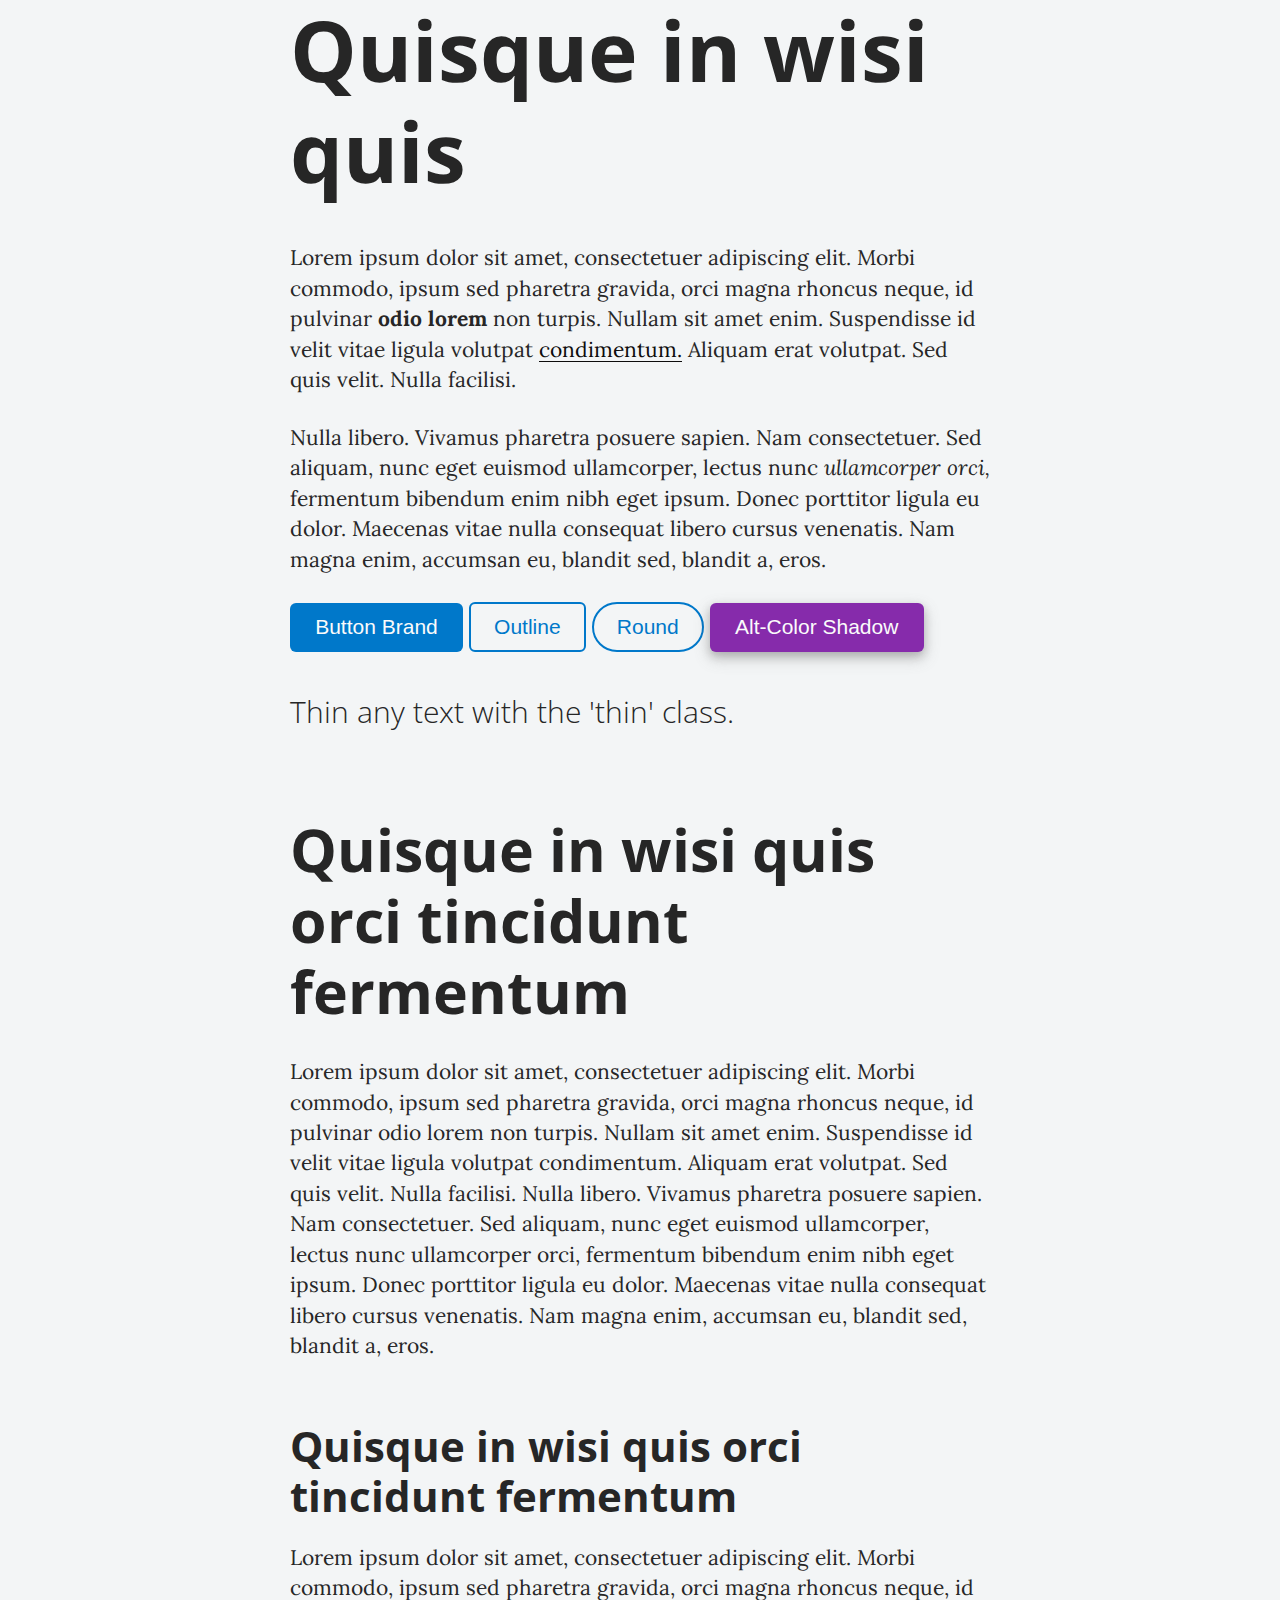
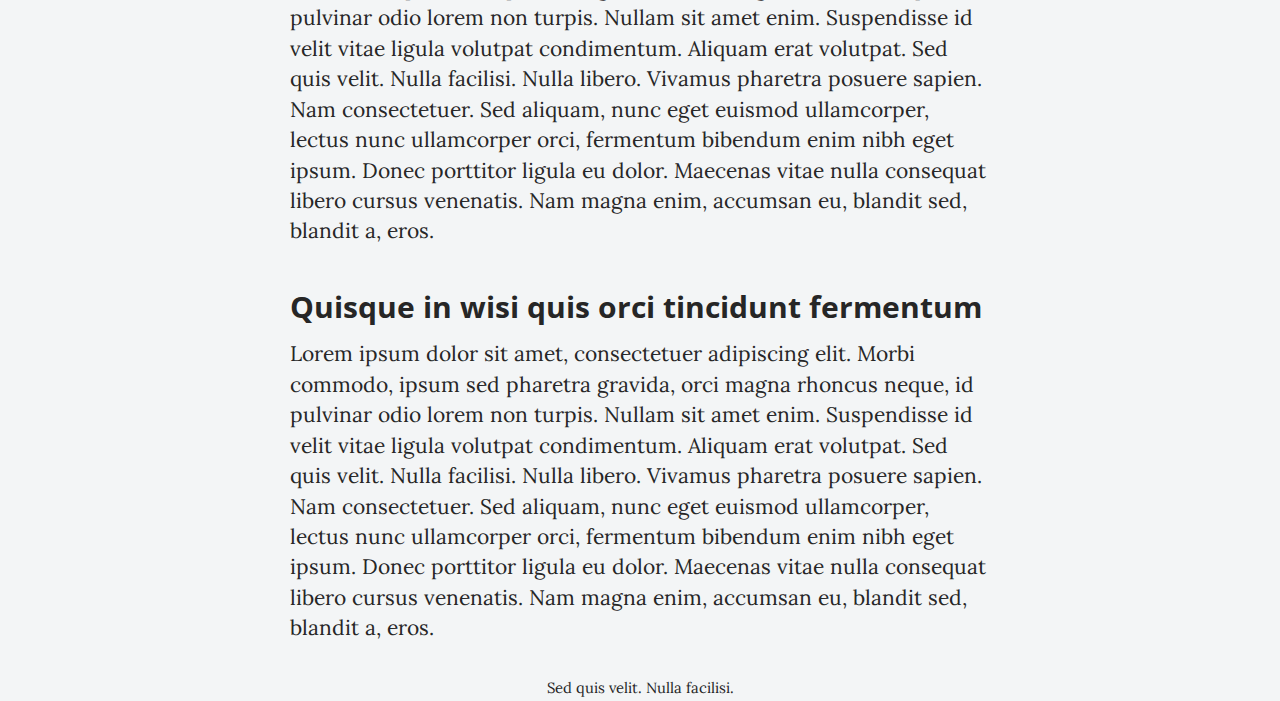
==== index.html @ 0cebd377 "Commented index" ====
<!DOCTYPE html>
<html lang="en">

<head>
    <title>Title</title>

    <meta charset="UTF-8">
    <meta name="viewport" content="width=device-width, initial-scale=1">

    <!-- GOOGLE FONTS -->
    <link href="https://fonts.googleapis.com/css?family=Lora:400,400i,700|Open+Sans:300,400,600,700" rel="stylesheet">

    <!-- STYLESHEET -->
    <link href="css/style.css" rel="stylesheet">
</head>

<body>

    <section>
        <article>
            <h1>Quisque in wisi quis</h1>
            <p>Lorem ipsum dolor sit amet, consectetuer adipiscing elit. Morbi commodo, ipsum sed pharetra gravida, orci magna
                rhoncus neque, id pulvinar <strong>odio lorem</strong> non turpis. Nullam sit amet enim. Suspendisse id velit
                vitae ligula volutpat <a href="#">condimentum.</a> Aliquam erat volutpat. Sed quis velit. Nulla facilisi.
                </p>
            <p>Nulla libero. Vivamus pharetra posuere sapien. Nam consectetuer. Sed aliquam, nunc eget euismod ullamcorper,
                lectus nunc <em>ullamcorper orci,</em> fermentum bibendum enim nibh eget ipsum. Donec porttitor ligula eu dolor. Maecenas
                vitae nulla consequat libero cursus venenatis. Nam magna enim, accumsan eu, blandit sed, blandit a, eros.</p>
            <button type="button" class="btn bg-brand">Button Brand</button>
            <button type="button" class="btn btn-outline">Outline</button>
            <button type="button" class="btn btn-round btn-outline">Round</button>
            <button type="button" class="btn bg-alt shadow">Alt-Color Shadow</button>

            <h4 class="thin">Thin any text with the 'thin' class.</h4>
        </article>

        <article>
            <h2>Quisque in wisi quis orci tincidunt fermentum</h2>
            <p>Lorem ipsum dolor sit amet, consectetuer adipiscing elit. Morbi commodo, ipsum sed pharetra gravida, orci magna
                rhoncus neque, id pulvinar odio lorem non turpis. Nullam sit amet enim. Suspendisse id velit vitae ligula
                volutpat condimentum. Aliquam erat volutpat. Sed quis velit. Nulla facilisi. Nulla libero. Vivamus pharetra
                posuere sapien. Nam consectetuer. Sed aliquam, nunc eget euismod ullamcorper, lectus nunc ullamcorper orci,
                fermentum bibendum enim nibh eget ipsum. Donec porttitor ligula eu dolor. Maecenas vitae nulla consequat
                libero cursus venenatis. Nam magna enim, accumsan eu, blandit sed, blandit a, eros.</p>
        </article>

        <article>
            <h3>Quisque in wisi quis orci tincidunt fermentum</h3>
            <p>Lorem ipsum dolor sit amet, consectetuer adipiscing elit. Morbi commodo, ipsum sed pharetra gravida, orci magna
                rhoncus neque, id pulvinar odio lorem non turpis. Nullam sit amet enim. Suspendisse id velit vitae ligula
                volutpat condimentum. Aliquam erat volutpat. Sed quis velit. Nulla facilisi. Nulla libero. Vivamus pharetra
                posuere sapien. Nam consectetuer. Sed aliquam, nunc eget euismod ullamcorper, lectus nunc ullamcorper orci,
                fermentum bibendum enim nibh eget ipsum. Donec porttitor ligula eu dolor. Maecenas vitae nulla consequat
                libero cursus venenatis. Nam magna enim, accumsan eu, blandit sed, blandit a, eros.</p>
        </article>

        <article>
            <h4>Quisque in wisi quis orci tincidunt fermentum</h4>
            <p>Lorem ipsum dolor sit amet, consectetuer adipiscing elit. Morbi commodo, ipsum sed pharetra gravida, orci magna
                rhoncus neque, id pulvinar odio lorem non turpis. Nullam sit amet enim. Suspendisse id velit vitae ligula
                volutpat condimentum. Aliquam erat volutpat. Sed quis velit. Nulla facilisi. Nulla libero. Vivamus pharetra
                posuere sapien. Nam consectetuer. Sed aliquam, nunc eget euismod ullamcorper, lectus nunc ullamcorper orci,
                fermentum bibendum enim nibh eget ipsum. Donec porttitor ligula eu dolor. Maecenas vitae nulla consequat
                libero cursus venenatis. Nam magna enim, accumsan eu, blandit sed, blandit a, eros.</p>
        </article>
    </section>

    <footer>
        <small>Sed quis velit. Nulla facilisi.</small>
    </footer>
</body>


<!-- FONT AWESOME -->
<link rel="stylesheet" href="https://maxcdn.bootstrapcdn.com/font-awesome/4.7.0/css/font-awesome.min.css">


<!-- JQUERY -->
<script src="https://ajax.googleapis.com/ajax/libs/jquery/3.1.1/jquery.min.js"></script>


<!-- JS FILE -->
<script src="js/main.js"></script>

</html>
---- css/style.css ----
/*=============================================
=                  NORMALISE                  =
=============================================*/
html, body, div, span, applet, object, iframe, h1, h2, h3, h4, h5, h6, p, blockquote, pre, a, abbr, acronym, address, big, cite, code, del, dfn, em, img, ins, kbd, q, s, samp, small, strike, strong, sub, sup, tt, var, b, u, i, center, dl, dt, dd, ol, ul, li, fieldset, form, label, legend, table, caption, tbody, tfoot, thead, tr, th, td, article, aside, canvas, details, embed, figure, figcaption, footer, header, hgroup, menu, nav, output, ruby, section, summary, time, mark, audio, video {
  margin: 0;
  padding: 0;
  border: 0;
  font: inherit;
  font-size: 100%;
  vertical-align: baseline; }

/* HTML5 display-role reset for older browsers */
article, aside, details, figcaption, figure, footer, header, hgroup, menu, nav, section {
  display: block; }

body {
  line-height: 1; }

ol, ul {
  list-style: none; }

blockquote, q {
  quotes: none; }

blockquote:before, blockquote:after, q:before, q:after {
  content: '';
  content: none; }

table {
  border-collapse: collapse;
  border-spacing: 0; }

/* Added by Richard */
* {
  box-sizing: border-box;
  text-rendering: optimizeLegibility;
  -webkit-font-smoothing: antialiased;
  -moz-osx-font-smoothing: grayscale; }

a {
  text-decoration: none; }

/*=============================================
=                     Colors                  =
=============================================*/
/*=============================================
=                 TYPOGRAPHY                  =
=============================================*/
html {
  font-size: 21px; }

body {
  font-family: 'Lora', serif;
  line-height: 1.45;
  color: #262626; }

h1, h2, h3, h4 {
  font-family: 'Open Sans';
  margin: 1.414em 0 0.5em;
  line-height: 1.2;
  font-weight: 700; }

h1 {
  margin-top: 0;
  font-size: 3.998em; }

h2 {
  font-size: 2.827em; }

h3 {
  font-size: 1.999em; }

h4 {
  font-size: 1.414em; }

p {
  margin-bottom: 1.3em; }

a {
  text-decoration: none;
  position: relative;
  color: #0d0c0c; }

a:after {
  content: '';
  width: 100%;
  position: absolute;
  left: 0;
  bottom: 1px;
  border-width: 0 0 1px;
  border-style: solid; }

a:hover {
  color: #403f3f; }

small {
  font-size: 0.707em; }

strong {
  font-weight: 700; }

em {
  font-style: italic; }

/*=============================================
=                   Buttons                  =
=============================================*/
.btn {
  border: none;
  background: none;
  color: #fbfbfb;
  font-size: 1rem;
  border-radius: 6px;
  padding: 0.6em 1.2em;
  -webkit-transition: all 0.2s ease;
  transition: all 0.2s ease; }
  .btn:active {
    -webkit-transform: scale(0.94);
            transform: scale(0.94); }

.btn-outline {
  color: #0078ca;
  border: 2px solid #0078ca;
  padding: 0.52em 1.1em; }
  .btn-outline:hover {
    background-color: #0078ca;
    color: #fbfbfb; }

.btn-round {
  border-radius: 50px; }

.bg-brand {
  background-color: #0078ca; }
  .bg-brand:hover {
    background-color: #0069b1; }

.bg-alt {
  background-color: #862bab; }
  .bg-alt:hover {
    background-color: #762697; }

.shadow {
  box-shadow: 0 4px 8px 0 rgba(99, 99, 99, 0.3), 0 6px 16px 0 rgba(99, 99, 99, 0.3); }

.thin {
  font-weight: 300; }

body {
  background: #f3f5f6; }

section {
  max-width: 740px;
  margin: 0 auto;
  padding: 0 20px; }

footer {
  text-align: center; }

/*=============================================
=                 MEDIA QUERIES               =
=============================================*/
/* -- BREAK 2 -- */
@media all and (max-width: 800px) {
  html {
    font-size: 18px;
    line-height: 1.4;
    /* This means 20px */ } }
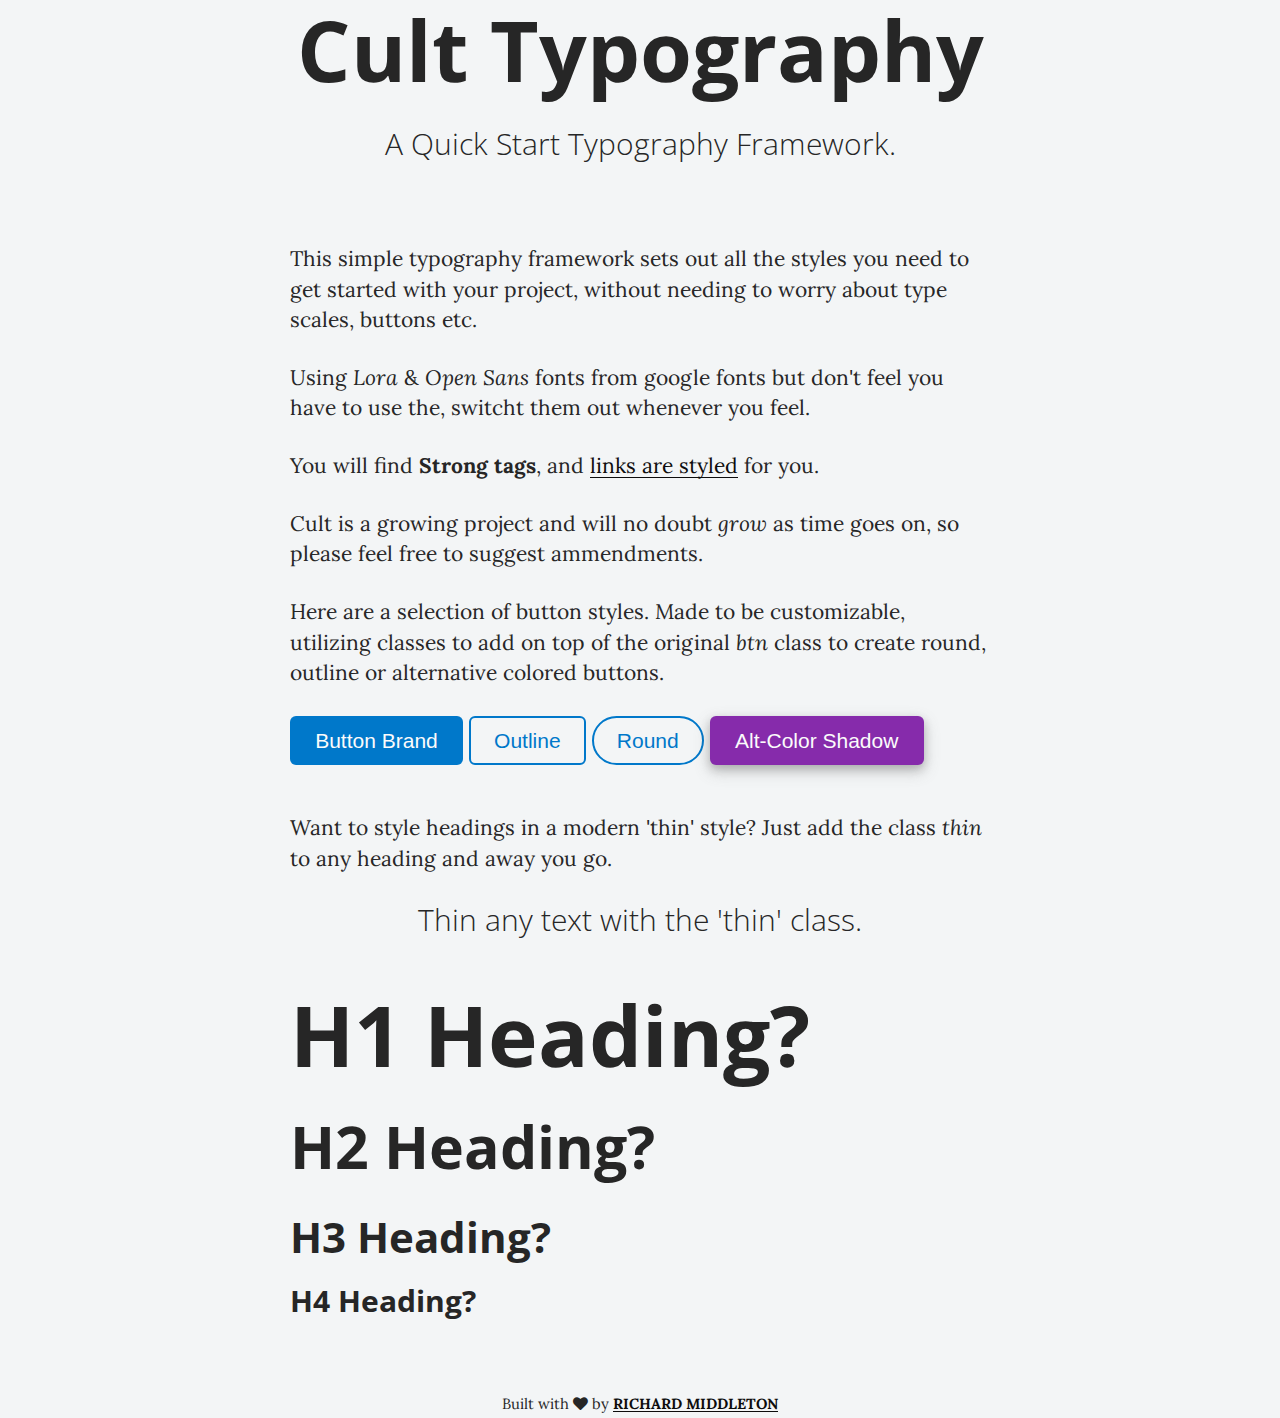
==== commit 8dcf1e4d: "Index file with copy and small changes" ====
--- a/index.html
+++ b/index.html
@@ -15,58 +15,45 @@
 </head>
 
 <body>
+    <header class="center">
+    <h1>Cult Typography</h1><h4 class="thin">A Quick Start Typography Framework.</h4>
+</header>
+    <section>
+            
+        <article>
+            <p>This simple typography framework sets out all the styles you need to get started with your project, without needing to worry about type scales, buttons etc.</p>
 
-    <section>
-        <article>
-            <h1>Quisque in wisi quis</h1>
-            <p>Lorem ipsum dolor sit amet, consectetuer adipiscing elit. Morbi commodo, ipsum sed pharetra gravida, orci magna
-                rhoncus neque, id pulvinar <strong>odio lorem</strong> non turpis. Nullam sit amet enim. Suspendisse id velit
-                vitae ligula volutpat <a href="#">condimentum.</a> Aliquam erat volutpat. Sed quis velit. Nulla facilisi.
-                </p>
-            <p>Nulla libero. Vivamus pharetra posuere sapien. Nam consectetuer. Sed aliquam, nunc eget euismod ullamcorper,
-                lectus nunc <em>ullamcorper orci,</em> fermentum bibendum enim nibh eget ipsum. Donec porttitor ligula eu dolor. Maecenas
-                vitae nulla consequat libero cursus venenatis. Nam magna enim, accumsan eu, blandit sed, blandit a, eros.</p>
+            <p>Using <em>Lora</em> & <em>Open Sans</em> fonts from google fonts but don't feel you have to use the, switcht them out whenever you feel.</p>
+
+            <p>You will find <strong>Strong tags</strong>, and <a href="#">links are styled</a> for you.</p>
+
+            <p>Cult is a growing project and will no doubt <em>grow</em> as time goes on, so please feel free to suggest ammendments.</p>
+
+<P> Here are a selection of button styles. Made to be customizable, utilizing classes to add on top of the original <em>btn</em> class to create round, outline or alternative colored buttons.</P>
+
+
             <button type="button" class="btn bg-brand">Button Brand</button>
             <button type="button" class="btn btn-outline">Outline</button>
             <button type="button" class="btn btn-round btn-outline">Round</button>
             <button type="button" class="btn bg-alt shadow">Alt-Color Shadow</button>
 
-            <h4 class="thin">Thin any text with the 'thin' class.</h4>
+        </article>
+        <article>
+           <p>Want to style headings in a modern 'thin' style? Just add the class <em>thin</em> to any heading and away you go.</p>
+           
+           <h4 class="thin center">Thin any text with the 'thin' class.</h4>
         </article>
 
         <article>
-            <h2>Quisque in wisi quis orci tincidunt fermentum</h2>
-            <p>Lorem ipsum dolor sit amet, consectetuer adipiscing elit. Morbi commodo, ipsum sed pharetra gravida, orci magna
-                rhoncus neque, id pulvinar odio lorem non turpis. Nullam sit amet enim. Suspendisse id velit vitae ligula
-                volutpat condimentum. Aliquam erat volutpat. Sed quis velit. Nulla facilisi. Nulla libero. Vivamus pharetra
-                posuere sapien. Nam consectetuer. Sed aliquam, nunc eget euismod ullamcorper, lectus nunc ullamcorper orci,
-                fermentum bibendum enim nibh eget ipsum. Donec porttitor ligula eu dolor. Maecenas vitae nulla consequat
-                libero cursus venenatis. Nam magna enim, accumsan eu, blandit sed, blandit a, eros.</p>
-        </article>
-
-        <article>
-            <h3>Quisque in wisi quis orci tincidunt fermentum</h3>
-            <p>Lorem ipsum dolor sit amet, consectetuer adipiscing elit. Morbi commodo, ipsum sed pharetra gravida, orci magna
-                rhoncus neque, id pulvinar odio lorem non turpis. Nullam sit amet enim. Suspendisse id velit vitae ligula
-                volutpat condimentum. Aliquam erat volutpat. Sed quis velit. Nulla facilisi. Nulla libero. Vivamus pharetra
-                posuere sapien. Nam consectetuer. Sed aliquam, nunc eget euismod ullamcorper, lectus nunc ullamcorper orci,
-                fermentum bibendum enim nibh eget ipsum. Donec porttitor ligula eu dolor. Maecenas vitae nulla consequat
-                libero cursus venenatis. Nam magna enim, accumsan eu, blandit sed, blandit a, eros.</p>
-        </article>
-
-        <article>
-            <h4>Quisque in wisi quis orci tincidunt fermentum</h4>
-            <p>Lorem ipsum dolor sit amet, consectetuer adipiscing elit. Morbi commodo, ipsum sed pharetra gravida, orci magna
-                rhoncus neque, id pulvinar odio lorem non turpis. Nullam sit amet enim. Suspendisse id velit vitae ligula
-                volutpat condimentum. Aliquam erat volutpat. Sed quis velit. Nulla facilisi. Nulla libero. Vivamus pharetra
-                posuere sapien. Nam consectetuer. Sed aliquam, nunc eget euismod ullamcorper, lectus nunc ullamcorper orci,
-                fermentum bibendum enim nibh eget ipsum. Donec porttitor ligula eu dolor. Maecenas vitae nulla consequat
-                libero cursus venenatis. Nam magna enim, accumsan eu, blandit sed, blandit a, eros.</p>
+            <h1>H1 Heading?</h1>
+            <h2>H2 Heading?</h2>
+            <h3>H3 Heading?</h3>
+            <h4>H4 Heading?</h4>
         </article>
     </section>
 
-    <footer>
-        <small>Sed quis velit. Nulla facilisi.</small>
+    <footer class="center">
+        <small>Built with <i class="fa fa-heart" aria-hidden="true"></i> by <a href="http://www.richardmiddleton.me"><strong>RICHARD MIDDLETON</strong></a></small>
     </footer>
 </body>
 
--- a/css/style.css
+++ b/css/style.css
@@ -56,13 +56,13 @@
 
 h1, h2, h3, h4 {
   font-family: 'Open Sans';
-  margin: 1.414em 0 0.5em;
+  margin: 0 0 0.5em;
   line-height: 1.2;
   font-weight: 700; }
 
 h1 {
-  margin-top: 0;
-  font-size: 3.998em; }
+  font-size: 3.998em;
+  margin: 0 0 0.3em; }
 
 h2 {
   font-size: 2.827em; }
@@ -115,8 +115,8 @@
   -webkit-transition: all 0.2s ease;
   transition: all 0.2s ease; }
   .btn:active {
-    -webkit-transform: scale(0.94);
-            transform: scale(0.94); }
+    -webkit-transform: scale(0.98);
+            transform: scale(0.98); }
 
 .btn-outline {
   color: #0078ca;
@@ -145,16 +145,19 @@
 .thin {
   font-weight: 300; }
 
+.center {
+  text-align: center; }
+
 body {
   background: #f3f5f6; }
 
 section {
   max-width: 740px;
   margin: 0 auto;
-  padding: 0 20px; }
+  padding: 20px; }
 
-footer {
-  text-align: center; }
+article {
+  margin: 48px 0; }
 
 /*=============================================
 =                 MEDIA QUERIES               =
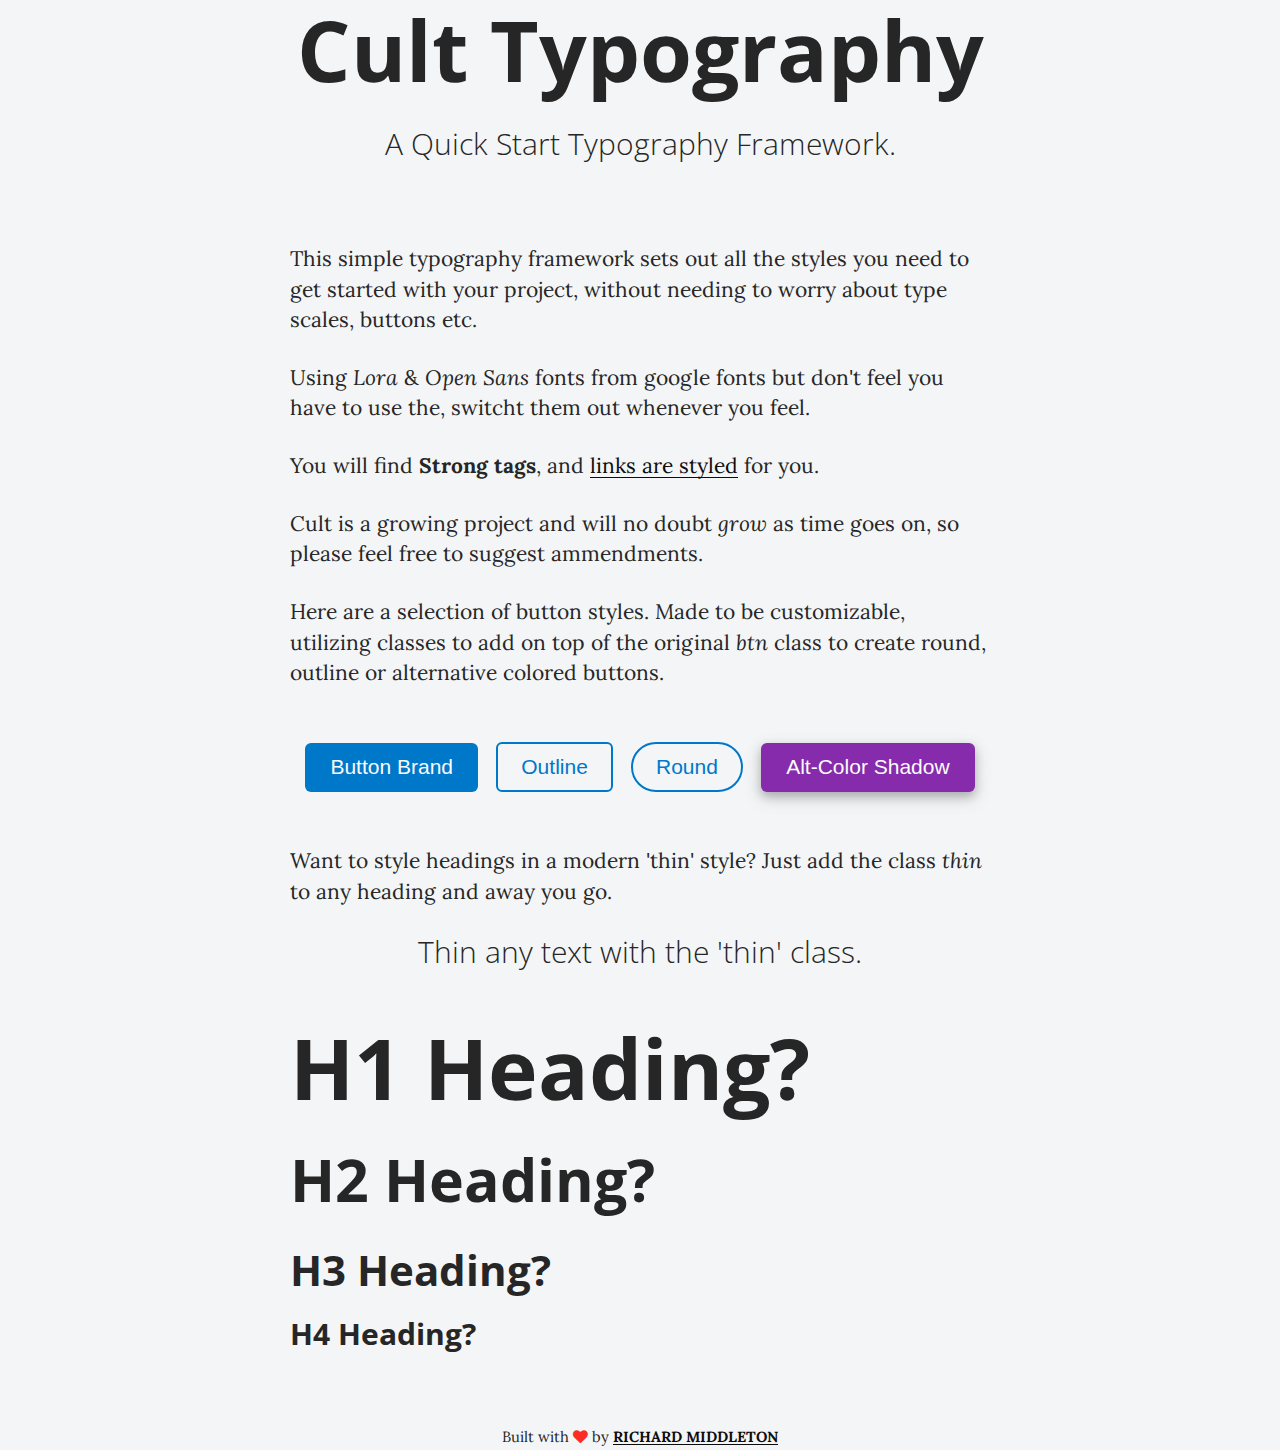
==== commit f918ccaf: "normalise for webkit inputs and Icons" ====
--- a/index.html
+++ b/index.html
@@ -30,7 +30,8 @@
             <p>Cult is a growing project and will no doubt <em>grow</em> as time goes on, so please feel free to suggest ammendments.</p>
 
 <P> Here are a selection of button styles. Made to be customizable, utilizing classes to add on top of the original <em>btn</em> class to create round, outline or alternative colored buttons.</P>
-
+</article>
+        <article class="center">
 
             <button type="button" class="btn bg-brand">Button Brand</button>
             <button type="button" class="btn btn-outline">Outline</button>
--- a/css/style.css
+++ b/css/style.css
@@ -39,6 +39,9 @@
 
 a {
   text-decoration: none; }
+
+input {
+  -webkit-appearance: none; }
 
 /*=============================================
 =                     Colors                  =
@@ -102,12 +105,17 @@
 em {
   font-style: italic; }
 
+i {
+  font-size: 12px;
+  color: #fc2d23; }
+
 /*=============================================
 =                   Buttons                  =
 =============================================*/
 .btn {
   border: none;
   background: none;
+  margin: 6px;
   color: #fbfbfb;
   font-size: 1rem;
   border-radius: 6px;
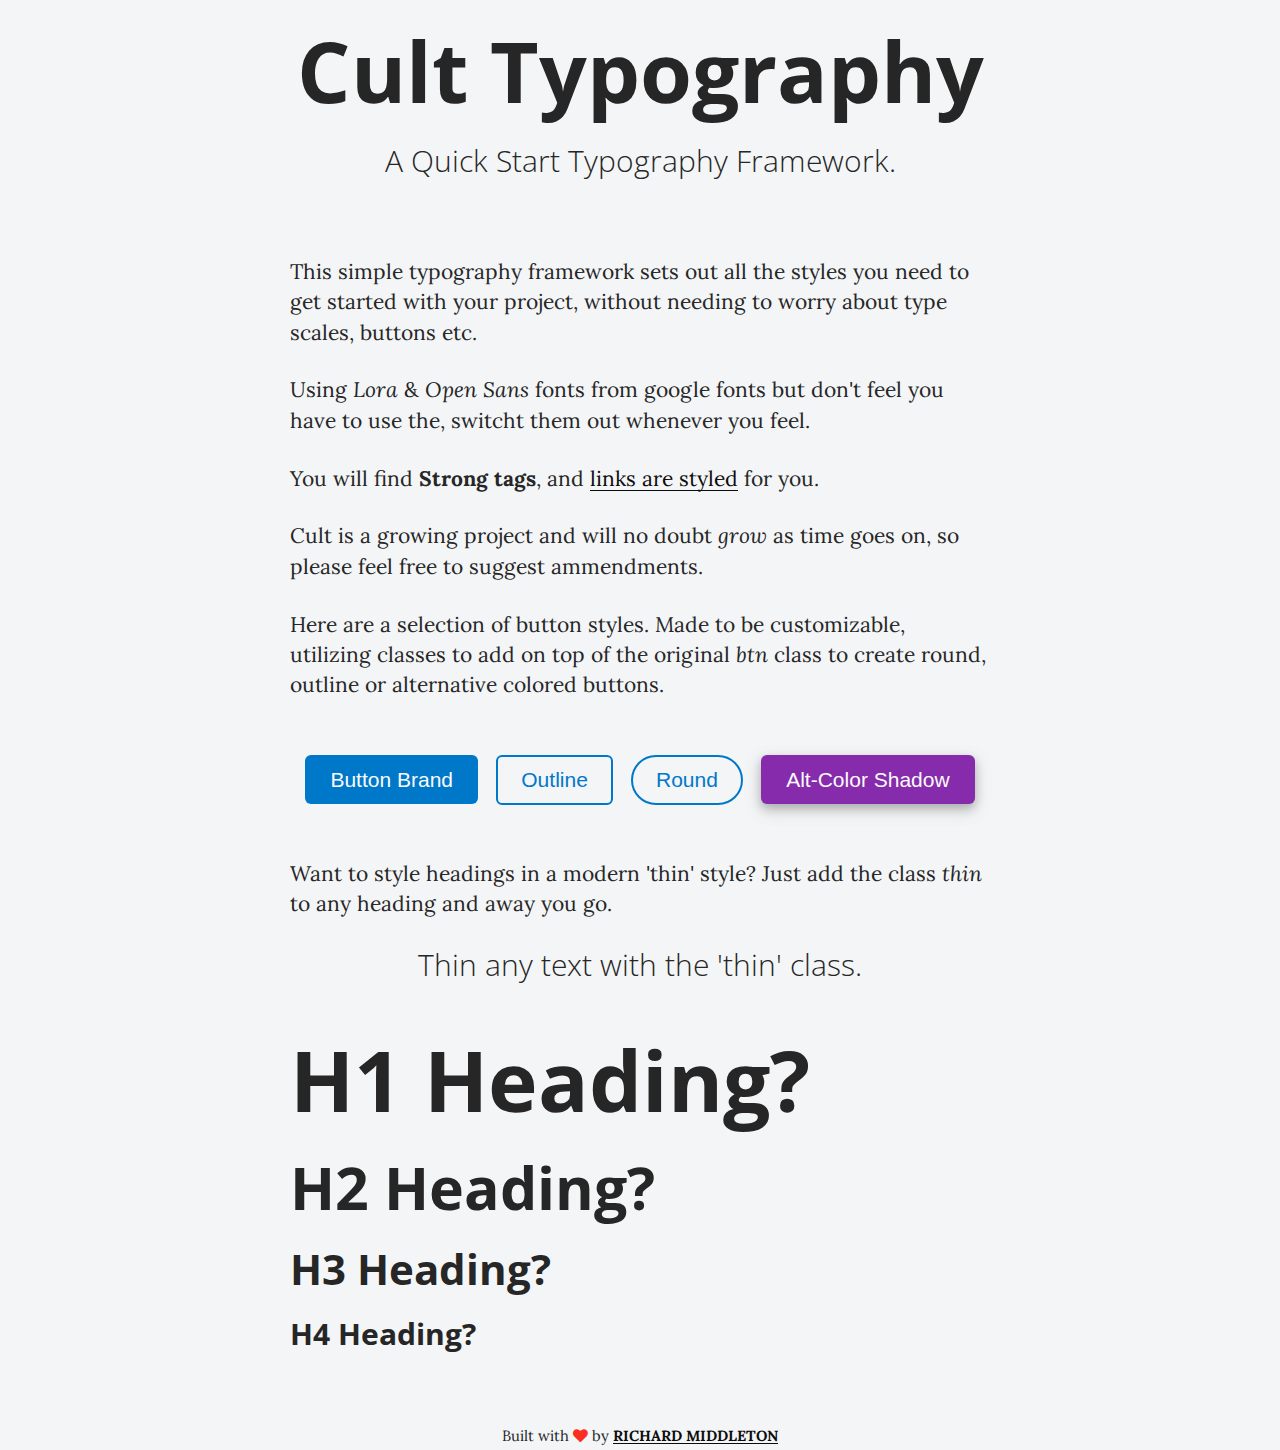
==== commit 870a95ce: "Title Change" ====
--- a/index.html
+++ b/index.html
@@ -2,7 +2,7 @@
 <html lang="en">
 
 <head>
-    <title>Title</title>
+    <title>Cult - Typography Framework</title>
 
     <meta charset="UTF-8">
     <meta name="viewport" content="width=device-width, initial-scale=1">
--- a/css/style.css
+++ b/css/style.css
@@ -1,6 +1,3 @@
-/*=============================================
-=                  NORMALISE                  =
-=============================================*/
 html, body, div, span, applet, object, iframe, h1, h2, h3, h4, h5, h6, p, blockquote, pre, a, abbr, acronym, address, big, cite, code, del, dfn, em, img, ins, kbd, q, s, samp, small, strike, strong, sub, sup, tt, var, b, u, i, center, dl, dt, dd, ol, ul, li, fieldset, form, label, legend, table, caption, tbody, tfoot, thead, tr, th, td, article, aside, canvas, details, embed, figure, figcaption, footer, header, hgroup, menu, nav, output, ruby, section, summary, time, mark, audio, video {
   margin: 0;
   padding: 0;
@@ -9,7 +6,6 @@
   font-size: 100%;
   vertical-align: baseline; }
 
-/* HTML5 display-role reset for older browsers */
 article, aside, details, figcaption, figure, footer, header, hgroup, menu, nav, section {
   display: block; }
 
@@ -30,7 +26,6 @@
   border-collapse: collapse;
   border-spacing: 0; }
 
-/* Added by Richard */
 * {
   box-sizing: border-box;
   text-rendering: optimizeLegibility;
@@ -43,12 +38,6 @@
 input {
   -webkit-appearance: none; }
 
-/*=============================================
-=                     Colors                  =
-=============================================*/
-/*=============================================
-=                 TYPOGRAPHY                  =
-=============================================*/
 html {
   font-size: 21px; }
 
@@ -65,16 +54,23 @@
 
 h1 {
   font-size: 3.998em;
-  margin: 0 0 0.3em; }
+  margin-top: 1rem;
+  margin-bottom: 0.5rem; }
 
 h2 {
-  font-size: 2.827em; }
+  font-size: 2.827em;
+  margin-top: 1rem;
+  margin-bottom: 0.5rem; }
 
 h3 {
-  font-size: 1.999em; }
+  font-size: 1.999em;
+  margin-top: 1rem;
+  margin-bottom: 0.5rem; }
 
 h4 {
-  font-size: 1.414em; }
+  font-size: 1.414em;
+  margin-top: 1rem;
+  margin-bottom: 0.5rem; }
 
 p {
   margin-bottom: 1.3em; }
@@ -109,9 +105,6 @@
   font-size: 12px;
   color: #fc2d23; }
 
-/*=============================================
-=                   Buttons                  =
-=============================================*/
 .btn {
   border: none;
   background: none;
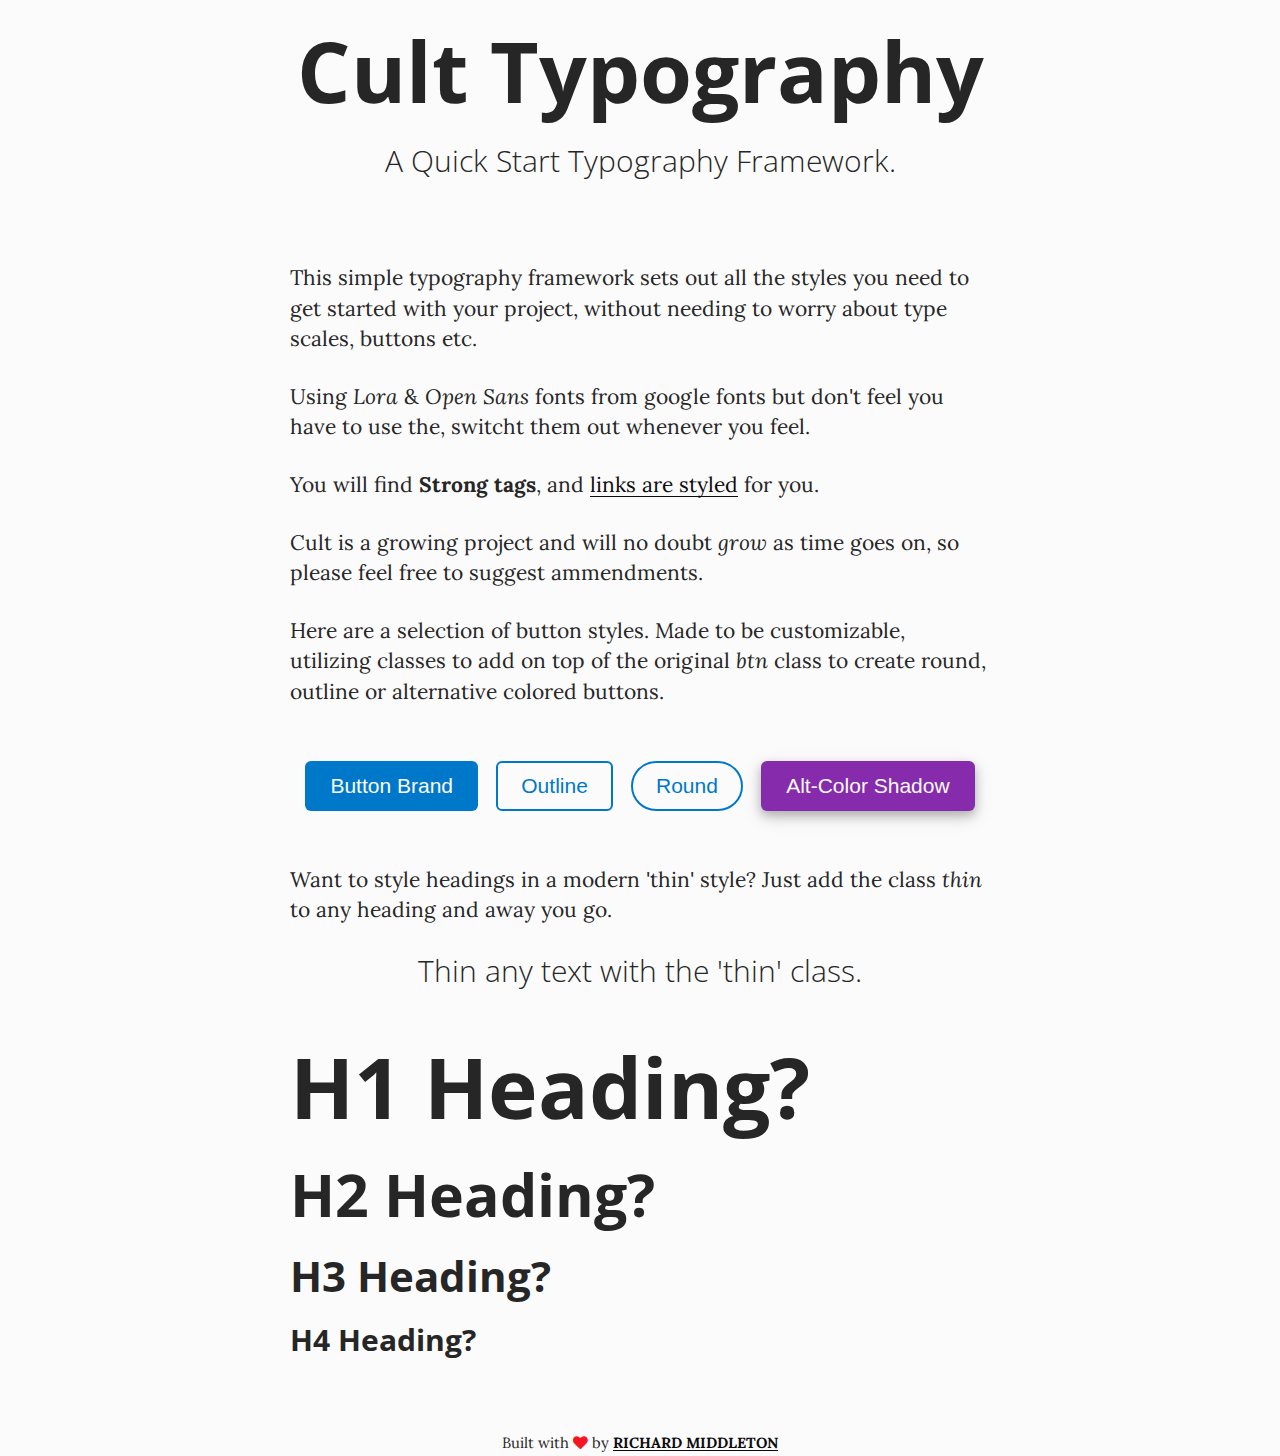
==== commit f6d6a525: "adjusted margins" ====
--- a/index.html
+++ b/index.html
@@ -46,10 +46,11 @@
         </article>
 
         <article>
-            <h1>H1 Heading?</h1>
-            <h2>H2 Heading?</h2>
-            <h3>H3 Heading?</h3>
-            <h4>H4 Heading?</h4>
+
+            <div class="heading"><h1>H1 Heading?</h1></div>
+            <div class="heading"><h2>H2 Heading?</h2></div>
+            <div class="heading"><h3>H3 Heading?</h3></div>
+            <div class="heading"><h4>H4 Heading?</h4></div>
         </article>
     </section>
 
--- a/css/style.css
+++ b/css/style.css
@@ -48,29 +48,26 @@
 
 h1, h2, h3, h4 {
   font-family: 'Open Sans';
-  margin: 0 0 0.5em;
   line-height: 1.2;
-  font-weight: 700; }
+  font-weight: 700;
+  margin-bottom: 0.8rem; }
 
 h1 {
   font-size: 3.998em;
   margin-top: 1rem;
-  margin-bottom: 0.5rem; }
+  margin-bottom: 1rem; }
 
 h2 {
   font-size: 2.827em;
-  margin-top: 1rem;
-  margin-bottom: 0.5rem; }
+  margin-top: 1rem; }
 
 h3 {
   font-size: 1.999em;
-  margin-top: 1rem;
-  margin-bottom: 0.5rem; }
+  margin-top: 1rem; }
 
 h4 {
   font-size: 1.414em;
-  margin-top: 1rem;
-  margin-bottom: 0.5rem; }
+  margin-top: 1rem; }
 
 p {
   margin-bottom: 1.3em; }
@@ -103,7 +100,7 @@
 
 i {
   font-size: 12px;
-  color: #fc2d23; }
+  color: #f51523; }
 
 .btn {
   border: none;
@@ -150,7 +147,7 @@
   text-align: center; }
 
 body {
-  background: #f3f5f6; }
+  background: #fbfbfb; }
 
 section {
   max-width: 740px;
@@ -163,9 +160,8 @@
 /*=============================================
 =                 MEDIA QUERIES               =
 =============================================*/
-/* -- BREAK 2 -- */
+/* -- BREAK 1 -- */
 @media all and (max-width: 800px) {
   html {
     font-size: 18px;
-    line-height: 1.4;
-    /* This means 20px */ } }
+    line-height: 1.4; } }
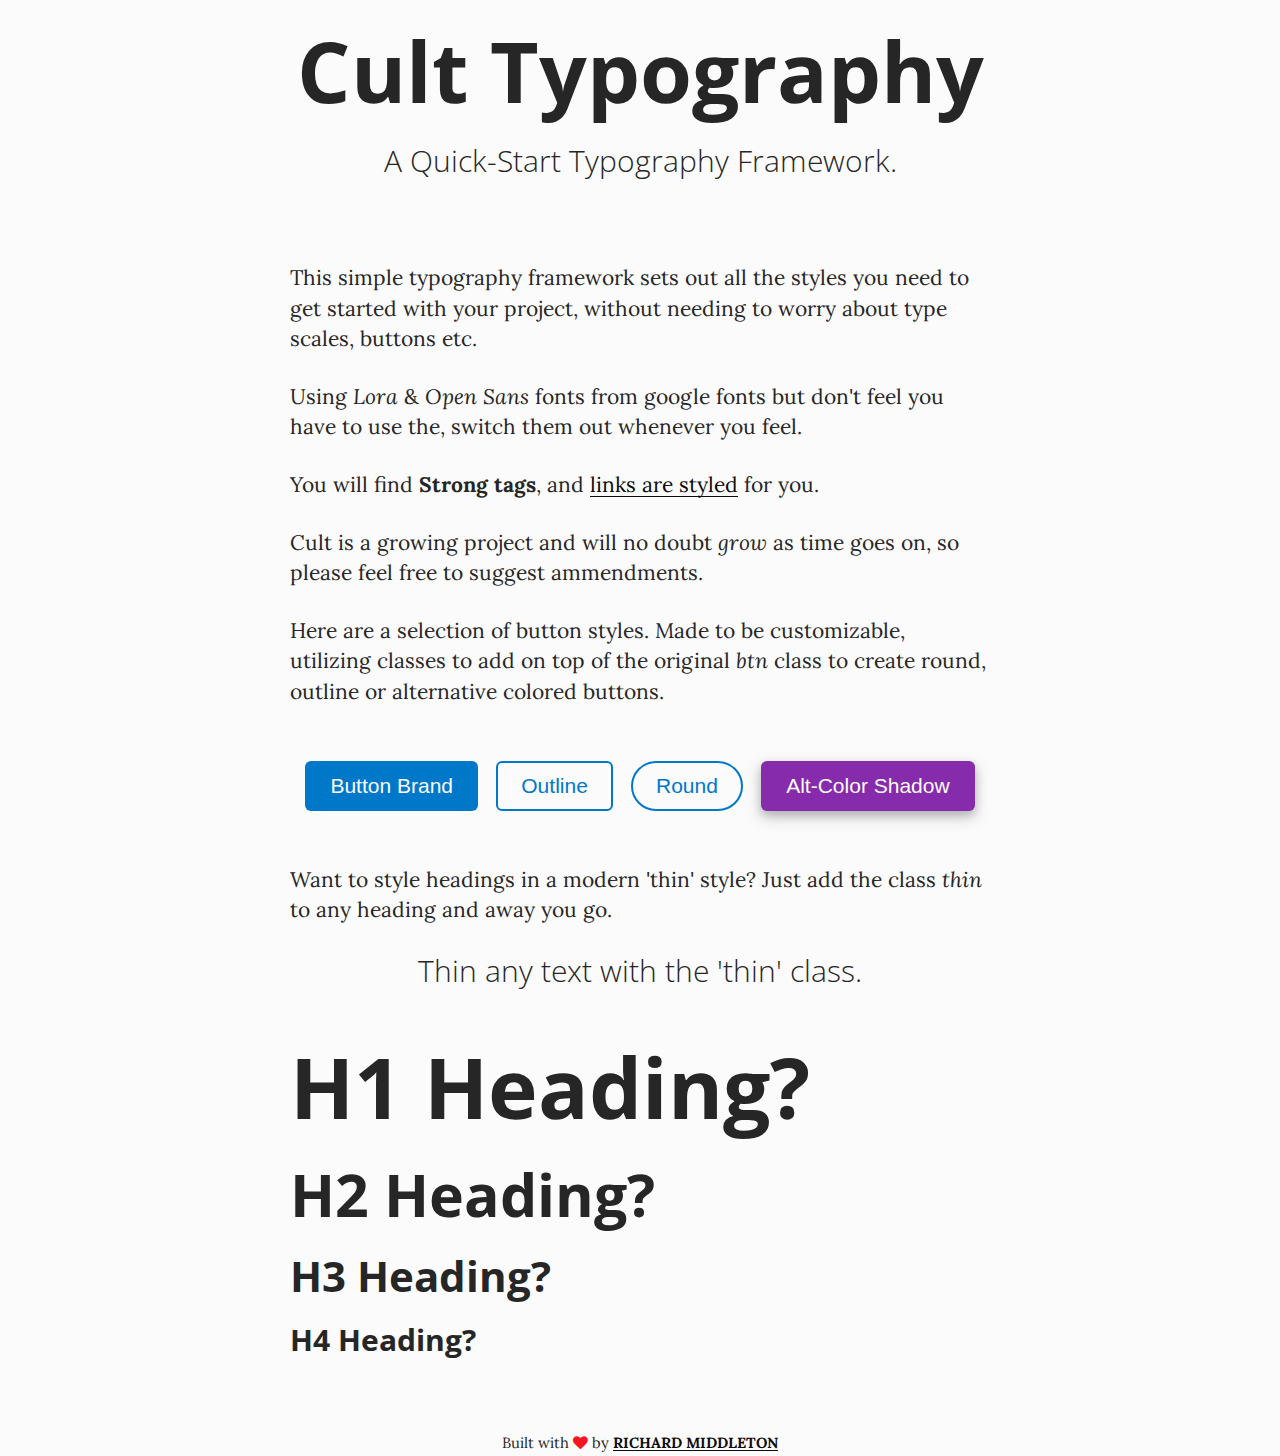
==== commit d5842484: "Tidy HTML" ====
--- a/index.html
+++ b/index.html
@@ -7,56 +7,62 @@
     <meta charset="UTF-8">
     <meta name="viewport" content="width=device-width, initial-scale=1">
 
+
     <!-- GOOGLE FONTS -->
     <link href="https://fonts.googleapis.com/css?family=Lora:400,400i,700|Open+Sans:300,400,600,700" rel="stylesheet">
 
+
     <!-- STYLESHEET -->
     <link href="css/style.css" rel="stylesheet">
+
 </head>
 
 <body>
     <header class="center">
-    <h1>Cult Typography</h1><h4 class="thin">A Quick Start Typography Framework.</h4>
-</header>
+        <h1>Cult Typography</h1>
+        <h4 class="thin">A Quick-Start Typography Framework.</h4>
+    </header>
+
     <section>
-            
+
         <article>
             <p>This simple typography framework sets out all the styles you need to get started with your project, without needing to worry about type scales, buttons etc.</p>
 
-            <p>Using <em>Lora</em> & <em>Open Sans</em> fonts from google fonts but don't feel you have to use the, switcht them out whenever you feel.</p>
+            <p>Using <em>Lora</em> & <em>Open Sans</em> fonts from google fonts but don't feel you have to use the, switch them out whenever you feel.</p>
 
             <p>You will find <strong>Strong tags</strong>, and <a href="#">links are styled</a> for you.</p>
 
             <p>Cult is a growing project and will no doubt <em>grow</em> as time goes on, so please feel free to suggest ammendments.</p>
 
-<P> Here are a selection of button styles. Made to be customizable, utilizing classes to add on top of the original <em>btn</em> class to create round, outline or alternative colored buttons.</P>
-</article>
+            <P> Here are a selection of button styles. Made to be customizable, utilizing classes to add on top of the original <em>btn</em> class to create round, outline or alternative colored buttons.</P>
+        </article>
+
         <article class="center">
-
             <button type="button" class="btn bg-brand">Button Brand</button>
             <button type="button" class="btn btn-outline">Outline</button>
             <button type="button" class="btn btn-round btn-outline">Round</button>
             <button type="button" class="btn bg-alt shadow">Alt-Color Shadow</button>
-
-        </article>
-        <article>
-           <p>Want to style headings in a modern 'thin' style? Just add the class <em>thin</em> to any heading and away you go.</p>
-           
-           <h4 class="thin center">Thin any text with the 'thin' class.</h4>
         </article>
 
         <article>
+            <p>Want to style headings in a modern 'thin' style? Just add the class <em>thin</em> to any heading and away you go.</p>
 
+            <h4 class="thin center">Thin any text with the 'thin' class.</h4>
+        </article>
+
+        <article>
             <div class="heading"><h1>H1 Heading?</h1></div>
             <div class="heading"><h2>H2 Heading?</h2></div>
             <div class="heading"><h3>H3 Heading?</h3></div>
             <div class="heading"><h4>H4 Heading?</h4></div>
         </article>
+
     </section>
 
     <footer class="center">
         <small>Built with <i class="fa fa-heart" aria-hidden="true"></i> by <a href="http://www.richardmiddleton.me"><strong>RICHARD MIDDLETON</strong></a></small>
     </footer>
+    
 </body>
 
 
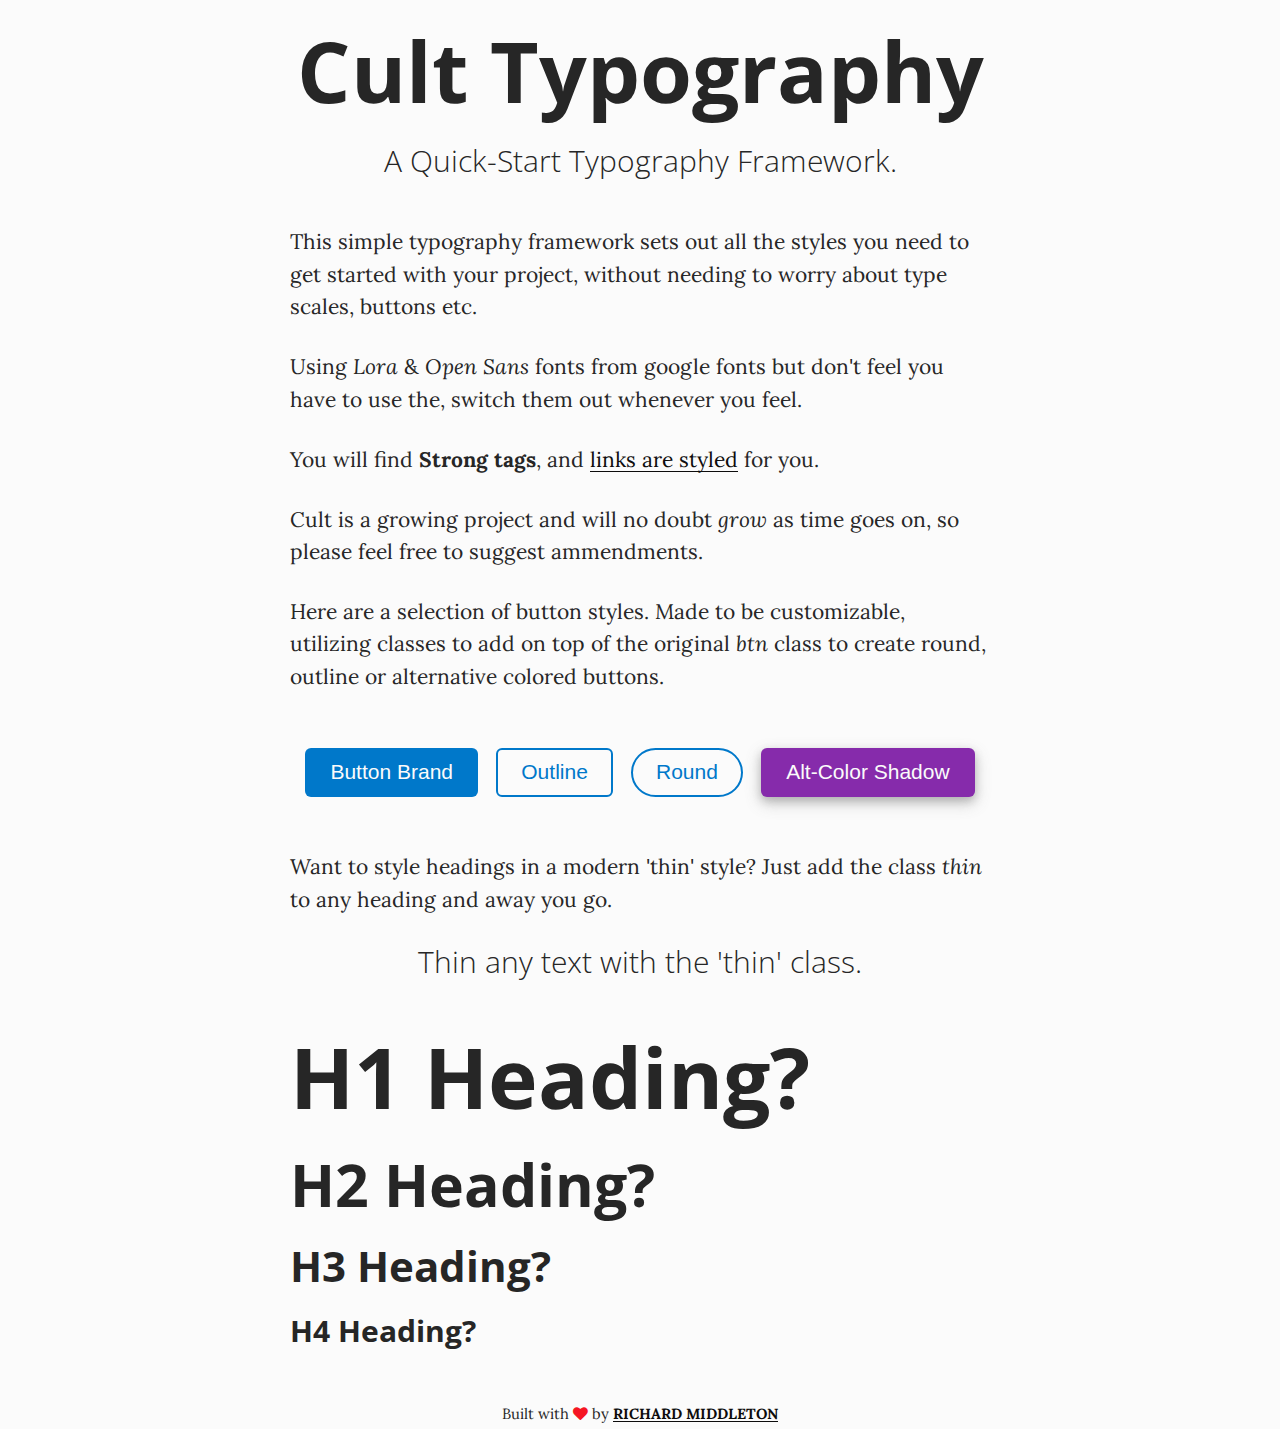
==== commit d785bbaf: "Changes to section margins" ====
--- a/index.html
+++ b/index.html
@@ -27,14 +27,14 @@
 
         <article>
             <p>This simple typography framework sets out all the styles you need to get started with your project, without needing to worry about type scales, buttons etc.</p>
-
+            
             <p>Using <em>Lora</em> & <em>Open Sans</em> fonts from google fonts but don't feel you have to use the, switch them out whenever you feel.</p>
 
             <p>You will find <strong>Strong tags</strong>, and <a href="#">links are styled</a> for you.</p>
 
             <p>Cult is a growing project and will no doubt <em>grow</em> as time goes on, so please feel free to suggest ammendments.</p>
 
-            <P> Here are a selection of button styles. Made to be customizable, utilizing classes to add on top of the original <em>btn</em> class to create round, outline or alternative colored buttons.</P>
+            <P>Here are a selection of button styles. Made to be customizable, utilizing classes to add on top of the original <em>btn</em> class to create round, outline or alternative colored buttons.</P>
         </article>
 
         <article class="center">
@@ -62,7 +62,7 @@
     <footer class="center">
         <small>Built with <i class="fa fa-heart" aria-hidden="true"></i> by <a href="http://www.richardmiddleton.me"><strong>RICHARD MIDDLETON</strong></a></small>
     </footer>
-    
+
 </body>
 
 
--- a/css/style.css
+++ b/css/style.css
@@ -43,7 +43,7 @@
 
 body {
   font-family: 'Lora', serif;
-  line-height: 1.45;
+  line-height: 1.55;
   color: #262626; }
 
 h1, h2, h3, h4 {
@@ -152,7 +152,7 @@
 section {
   max-width: 740px;
   margin: 0 auto;
-  padding: 20px; }
+  padding: 0 20px; }
 
 article {
   margin: 48px 0; }
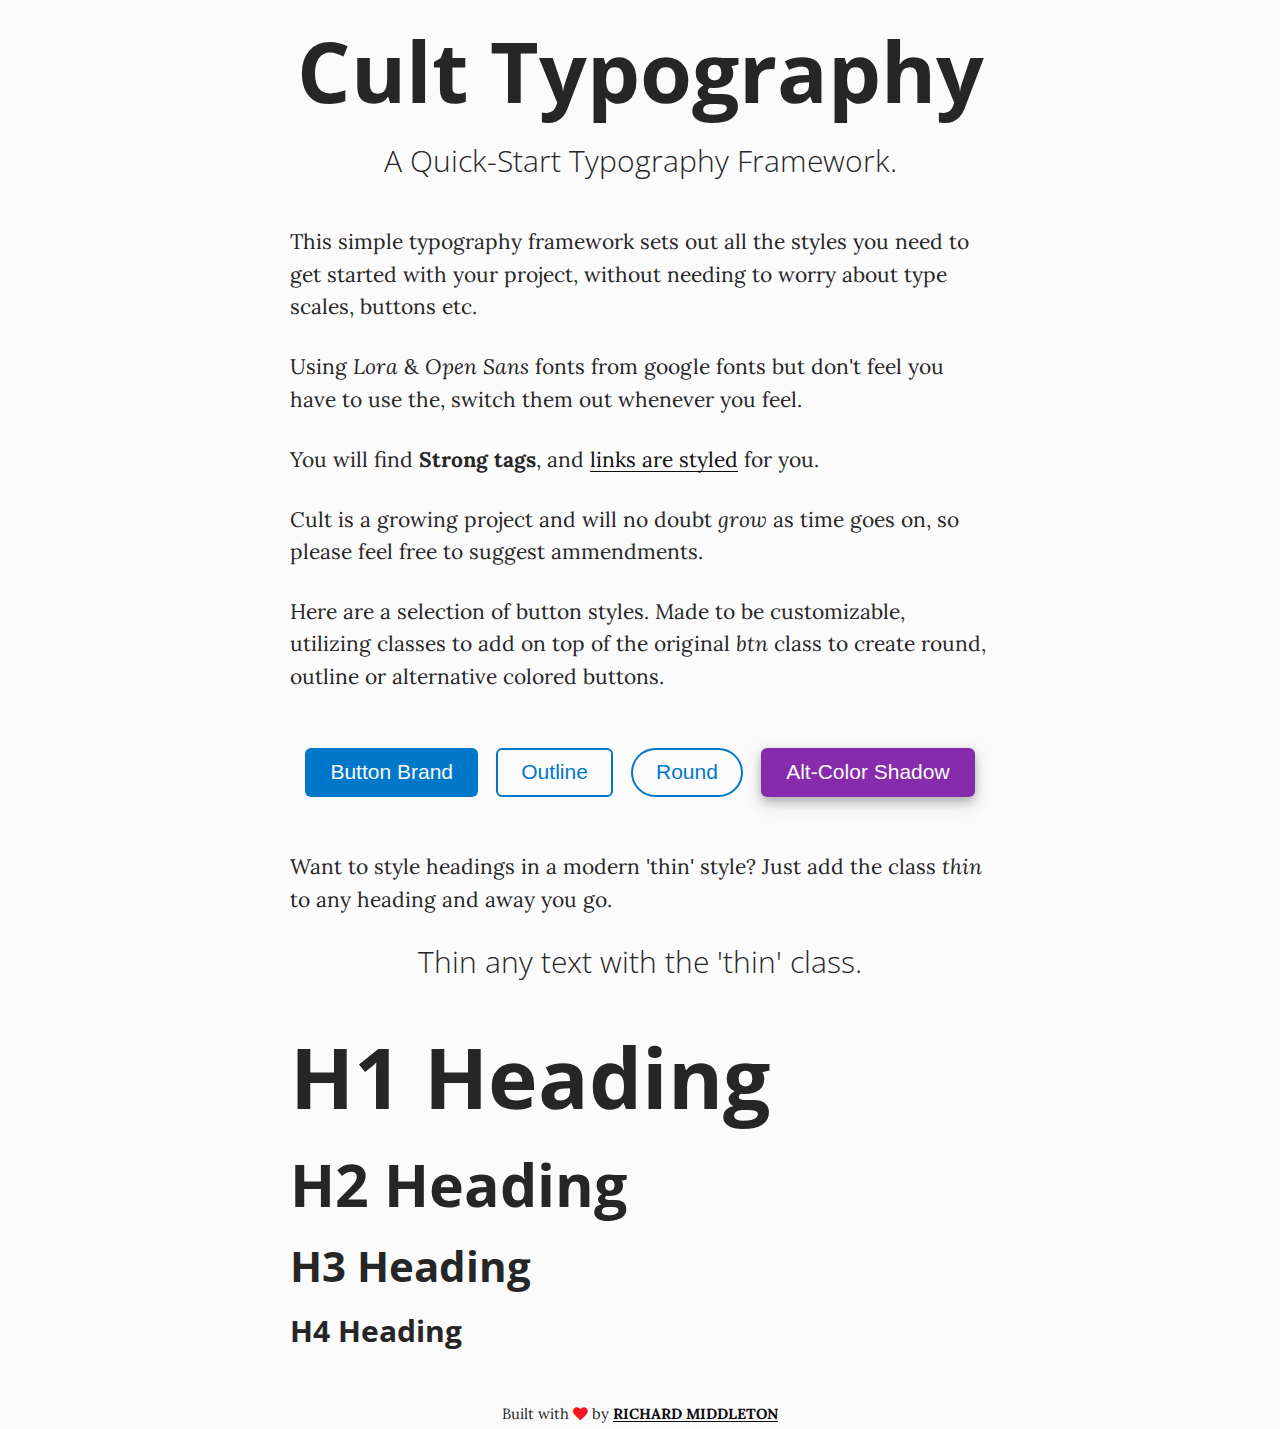
==== commit f022c46d: "removed question mark from headings" ====
--- a/index.html
+++ b/index.html
@@ -51,10 +51,10 @@
         </article>
 
         <article>
-            <div class="heading"><h1>H1 Heading?</h1></div>
-            <div class="heading"><h2>H2 Heading?</h2></div>
-            <div class="heading"><h3>H3 Heading?</h3></div>
-            <div class="heading"><h4>H4 Heading?</h4></div>
+            <div class="heading"><h1>H1 Heading</h1></div>
+            <div class="heading"><h2>H2 Heading</h2></div>
+            <div class="heading"><h3>H3 Heading</h3></div>
+            <div class="heading"><h4>H4 Heading</h4></div>
         </article>
 
     </section>
